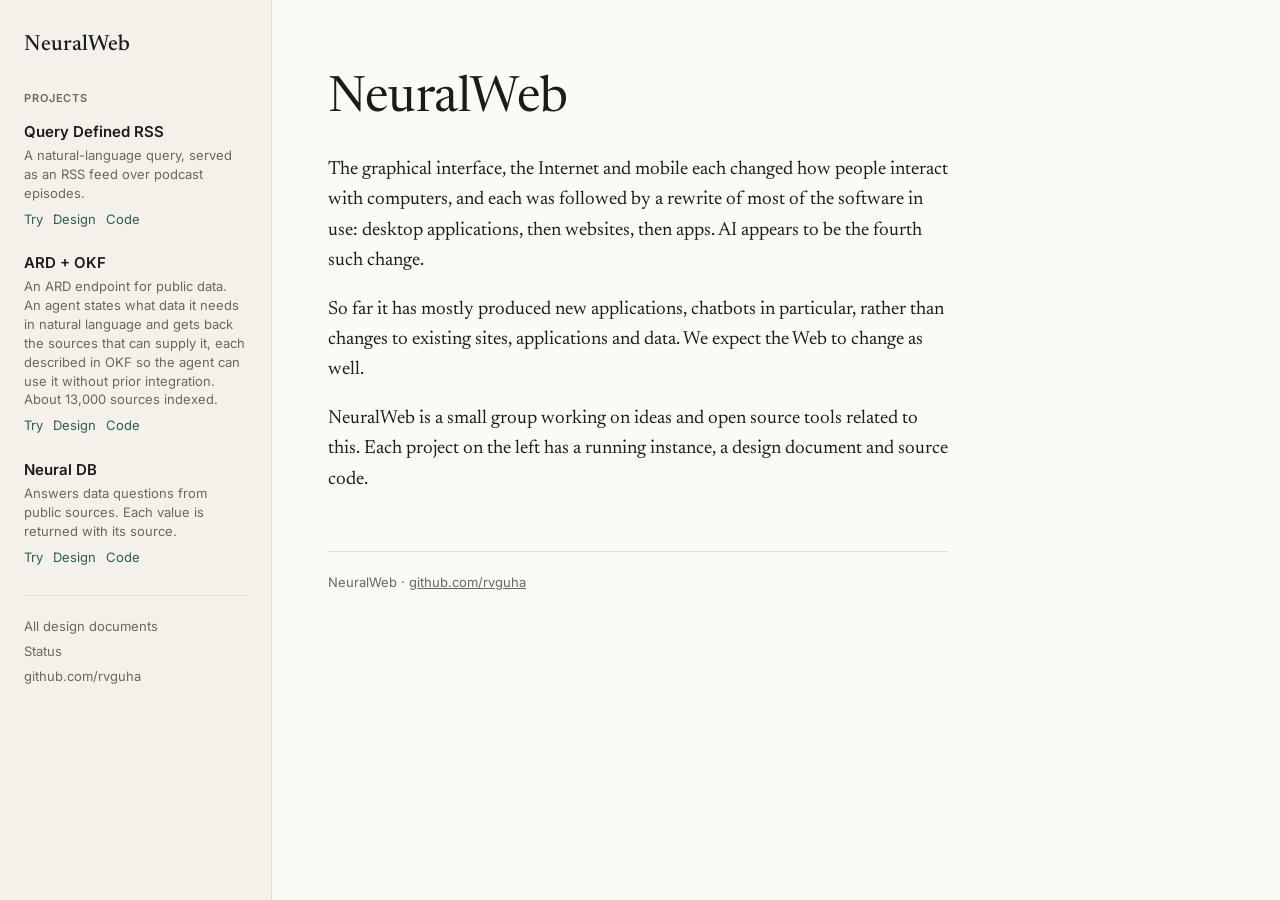
==== index.html @ b320395d "Redo homepage: project nav on the left, short statement of purpose Replace the card list with a two-" ====
<!doctype html>
<html lang="en">
<head>
<meta charset="utf-8">
<meta name="viewport" content="width=device-width, initial-scale=1">
<title>NeuralWeb</title>
<meta name="description" content="NeuralWeb: ideas and open source tools for the Web after AI.">
<link rel="preconnect" href="https://fonts.googleapis.com">
<link rel="preconnect" href="https://fonts.gstatic.com" crossorigin>
<link href="https://fonts.googleapis.com/css2?family=Newsreader:ital,opsz,wght@0,6..72,400;0,6..72,500;1,6..72,400&family=Inter:wght@400;500;600&display=swap" rel="stylesheet">
<style>
  :root {
    --bg: #fbfaf7;
    --panel: #f3f1ea;
    --ink: #1c1b18;
    --muted: #6b675d;
    --rule: #e2ded3;
    --accent: #2f5d50;
    --accent-soft: #e4ece8;
    --serif: "Newsreader", Georgia, serif;
    --sans: "Inter", system-ui, -apple-system, sans-serif;
  }
  @media (prefers-color-scheme: dark) {
    :root {
      --bg: #151614;
      --panel: #1c1e1b;
      --ink: #e9e7e1;
      --muted: #9a978d;
      --rule: #2e302c;
      --accent: #8cc4b0;
      --accent-soft: #233029;
    }
  }
  * { box-sizing: border-box; }
  html { -webkit-text-size-adjust: 100%; }
  body {
    margin: 0;
    background: var(--bg);
    color: var(--ink);
    font: 16px/1.6 var(--sans);
  }
  a { color: inherit; }
  .layout {
    display: grid;
    grid-template-columns: 272px minmax(0, 1fr);
    min-height: 100vh;
  }

  /* ---- Sidebar: project families ---- */
  nav.families {
    position: sticky;
    top: 0;
    align-self: start;
    height: 100vh;
    overflow-y: auto;
    background: var(--panel);
    border-right: 1px solid var(--rule);
    padding: 32px 24px;
  }
  .brand {
    font: 500 22px/1.2 var(--serif);
    text-decoration: none;
    display: block;
    margin-bottom: 32px;
  }
  .nav-label {
    font-size: 11px;
    font-weight: 600;
    letter-spacing: .08em;
    text-transform: uppercase;
    color: var(--muted);
    margin: 0 0 12px;
  }
  .family { margin-bottom: 22px; }
  .family-name {
    display: block;
    font-weight: 600;
    font-size: 15px;
    text-decoration: none;
  }
  .family-name:hover { color: var(--accent); }
  .family p {
    margin: 2px 0 6px;
    font-size: 13px;
    line-height: 1.45;
    color: var(--muted);
  }
  .family .links { font-size: 13px; }
  .family .links a {
    color: var(--accent);
    text-decoration: none;
    margin-right: 10px;
  }
  .family .links a:hover { text-decoration: underline; }
  .nav-foot {
    border-top: 1px solid var(--rule);
    margin-top: 28px;
    padding-top: 18px;
    font-size: 13px;
  }
  .nav-foot a {
    display: block;
    color: var(--muted);
    text-decoration: none;
    padding: 2px 0;
  }
  .nav-foot a:hover { color: var(--ink); }

  /* ---- Main ---- */
  main {
    padding: 72px 56px 96px;
    max-width: 880px;
  }
  h1 {
    font: 400 clamp(34px, 5vw, 50px)/1.1 var(--serif);
    letter-spacing: -.01em;
    margin: 0 0 28px;
  }
  h1 em { font-style: italic; color: var(--accent); }
  .prose p {
    font: 400 19px/1.6 var(--serif);
    max-width: 620px;
    margin: 0 0 18px;
  }
  .prose { max-width: 640px; }
  footer {
    max-width: 620px;
    margin-top: 56px;
    padding-top: 20px;
    border-top: 1px solid var(--rule);
    font-size: 13px;
    color: var(--muted);
  }
  footer a { color: var(--muted); }

  /* ---- Narrow screens: sidebar becomes a top block ---- */
  @media (max-width: 860px) {
    .layout { grid-template-columns: 1fr; }
    nav.families {
      position: static;
      height: auto;
      border-right: 0;
      border-bottom: 1px solid var(--rule);
      padding: 24px 16px;
    }
    .family-list {
      display: grid;
      grid-template-columns: repeat(2, minmax(0, 1fr));
      gap: 4px 20px;
    }
    .nav-foot { display: none; }
    main { padding: 40px 16px 64px; }
  }
  @media (max-width: 560px) {
    .family-list { grid-template-columns: 1fr; }
  }
</style>
</head>
<body>
<div class="layout">

  <nav class="families" aria-label="Project families">
    <a class="brand" href="/">NeuralWeb</a>

    <p class="nav-label">Projects</p>
    <div class="family-list">
      <div class="family">
        <a class="family-name" href="https://rss.neuralweb.dev">Query Defined RSS</a>
        <p>A natural-language query, served as an RSS feed over podcast episodes.</p>
        <div class="links">
          <a href="https://rss.neuralweb.dev">Try</a><a href="/design/qdrss/">Design</a><a href="https://github.com/rvguha/rssnlweb">Code</a>
        </div>
      </div>
      <div class="family">
        <a class="family-name" href="https://ard.neuralweb.dev">ARD + OKF</a>
        <p>An ARD endpoint for public data. An agent states what data it needs in natural language and gets back the sources that can supply it, each described in OKF so the agent can use it without prior integration. About 13,000 sources indexed.</p>
        <div class="links">
          <a href="https://ard.neuralweb.dev">Try</a><a href="/design/ard/">Design</a><a href="https://github.com/rvguha/ard-finder">Code</a>
        </div>
      </div>
      <div class="family">
        <a class="family-name" href="https://kg.neuralweb.dev">Neural DB</a>
        <p>Answers data questions from public sources. Each value is returned with its source.</p>
        <div class="links">
          <a href="https://kg.neuralweb.dev">Try</a><a href="/design/neural-db/">Design</a><a href="https://github.com/rvguha/NeuralKG2">Code</a>
        </div>
      </div>
    </div>

    <div class="nav-foot">
      <a href="/design/">All design documents</a>
      <a href="/status/">Status</a>
      <a href="https://github.com/rvguha">github.com/rvguha</a>
    </div>
  </nav>

  <main>
    <h1>NeuralWeb</h1>

    <div class="prose">
      <p>The graphical interface, the Internet and mobile each changed how people interact with computers, and each was followed by a rewrite of most of the software in use: desktop applications, then websites, then apps. AI appears to be the fourth such change.</p>
      <p>So far it has mostly produced new applications, chatbots in particular, rather than changes to existing sites, applications and data. We expect the Web to change as well.</p>
      <p>NeuralWeb is a small group working on ideas and open source tools related to this. Each project on the left has a running instance, a design document and source code.</p>
    </div>

    <footer>
      NeuralWeb · <a href="https://github.com/rvguha">github.com/rvguha</a>
    </footer>
  </main>

</div>
</body>
</html>
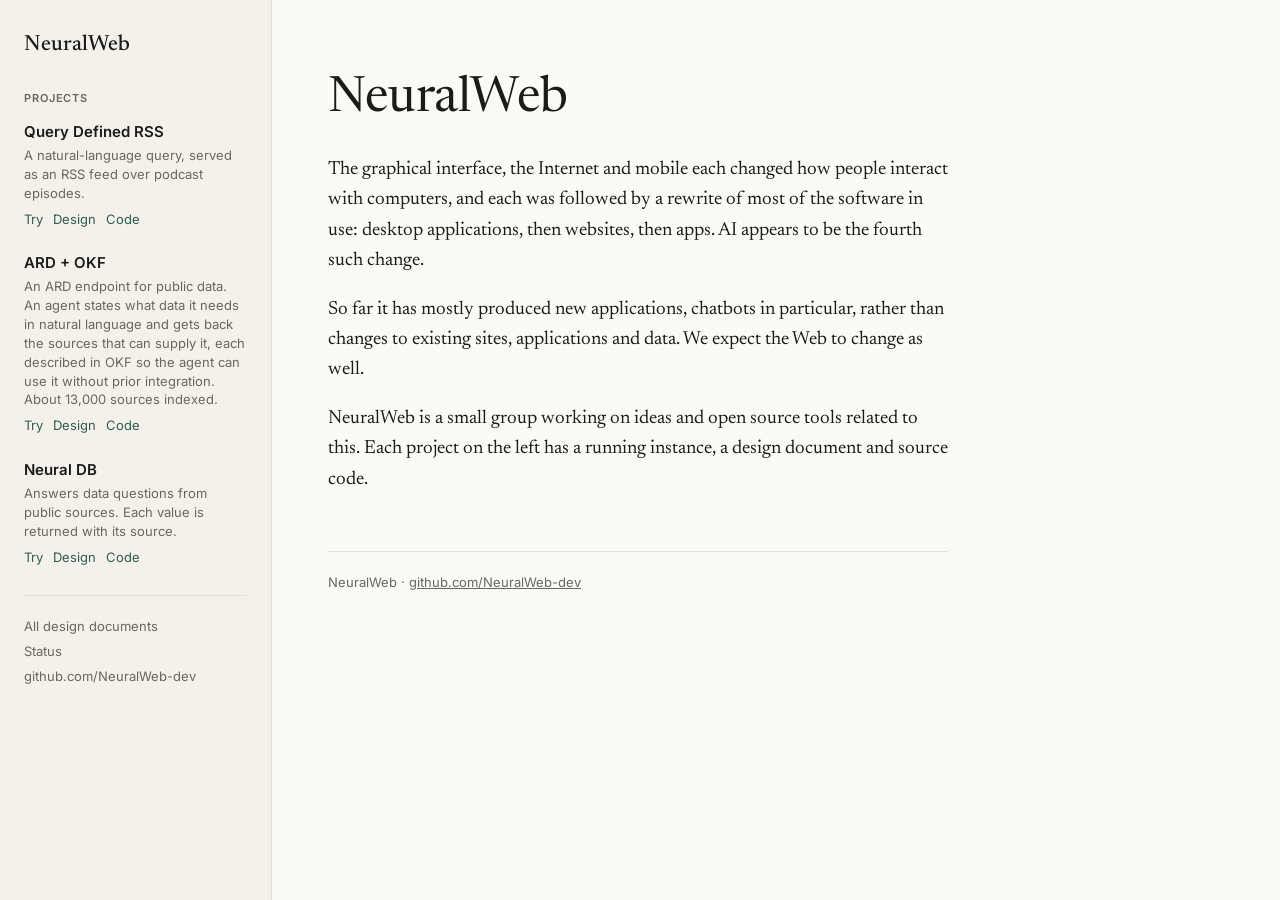
==== commit e463af94: "Home page links to the NeuralWeb-dev organization Co-Authored-By: Claude Sonnet 5.5 <noreply@anthrop" ====
--- a/index.html
+++ b/index.html
@@ -168,21 +168,21 @@
         <a class="family-name" href="https://rss.neuralweb.dev">Query Defined RSS</a>
         <p>A natural-language query, served as an RSS feed over podcast episodes.</p>
         <div class="links">
-          <a href="https://rss.neuralweb.dev">Try</a><a href="/design/qdrss/">Design</a><a href="https://github.com/rvguha/rssnlweb">Code</a>
+          <a href="https://rss.neuralweb.dev">Try</a><a href="/design/qdrss/">Design</a><a href="https://github.com/NeuralWeb-dev/qdfeeds">Code</a>
         </div>
       </div>
       <div class="family">
         <a class="family-name" href="https://ard.neuralweb.dev">ARD + OKF</a>
         <p>An ARD endpoint for public data. An agent states what data it needs in natural language and gets back the sources that can supply it, each described in OKF so the agent can use it without prior integration. About 13,000 sources indexed.</p>
         <div class="links">
-          <a href="https://ard.neuralweb.dev">Try</a><a href="/design/ard/">Design</a><a href="https://github.com/rvguha/ard-finder">Code</a>
+          <a href="https://ard.neuralweb.dev">Try</a><a href="/design/ard/">Design</a><a href="https://github.com/NeuralWeb-dev/ard-finder">Code</a>
         </div>
       </div>
       <div class="family">
         <a class="family-name" href="https://kg.neuralweb.dev">Neural DB</a>
         <p>Answers data questions from public sources. Each value is returned with its source.</p>
         <div class="links">
-          <a href="https://kg.neuralweb.dev">Try</a><a href="/design/neural-db/">Design</a><a href="https://github.com/rvguha/NeuralKG2">Code</a>
+          <a href="https://kg.neuralweb.dev">Try</a><a href="/design/neural-db/">Design</a><a href="https://github.com/NeuralWeb-dev/neural-db">Code</a>
         </div>
       </div>
     </div>
@@ -190,7 +190,7 @@
     <div class="nav-foot">
       <a href="/design/">All design documents</a>
       <a href="/status/">Status</a>
-      <a href="https://github.com/rvguha">github.com/rvguha</a>
+      <a href="https://github.com/NeuralWeb-dev">github.com/NeuralWeb-dev</a>
     </div>
   </nav>
 
@@ -204,7 +204,7 @@
     </div>
 
     <footer>
-      NeuralWeb · <a href="https://github.com/rvguha">github.com/rvguha</a>
+      NeuralWeb · <a href="https://github.com/NeuralWeb-dev">github.com/NeuralWeb-dev</a>
     </footer>
   </main>
 
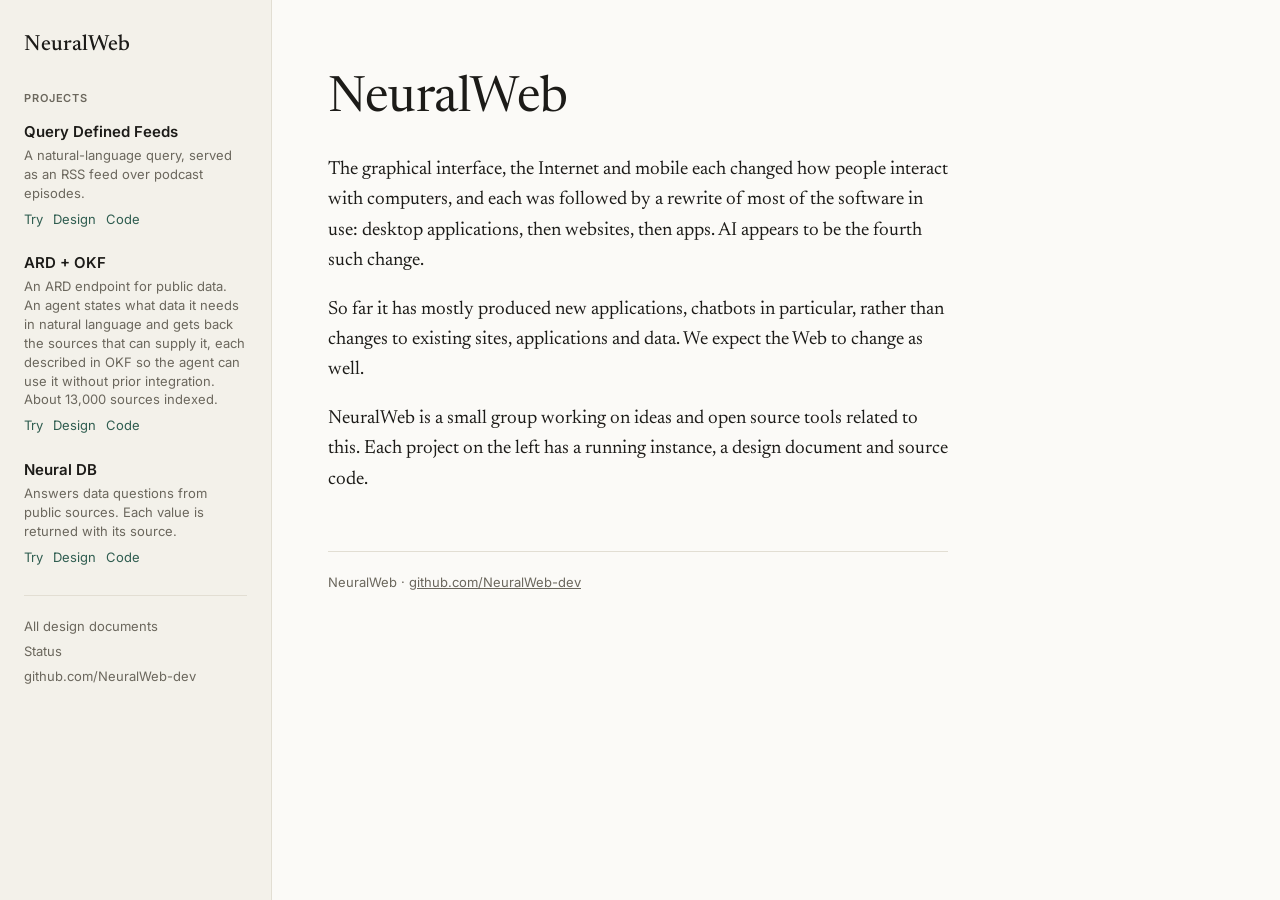
==== commit 02a742ca: "Query-defined RSS is now Query-defined feeds (QDFeeds) Co-Authored-By: Claude Sonnet 5.5 <noreply@an" ====
--- a/index.html
+++ b/index.html
@@ -165,7 +165,7 @@
     <p class="nav-label">Projects</p>
     <div class="family-list">
       <div class="family">
-        <a class="family-name" href="https://rss.neuralweb.dev">Query Defined RSS</a>
+        <a class="family-name" href="https://rss.neuralweb.dev">Query Defined Feeds</a>
         <p>A natural-language query, served as an RSS feed over podcast episodes.</p>
         <div class="links">
           <a href="https://rss.neuralweb.dev">Try</a><a href="/design/qdrss/">Design</a><a href="https://github.com/NeuralWeb-dev/qdfeeds">Code</a>
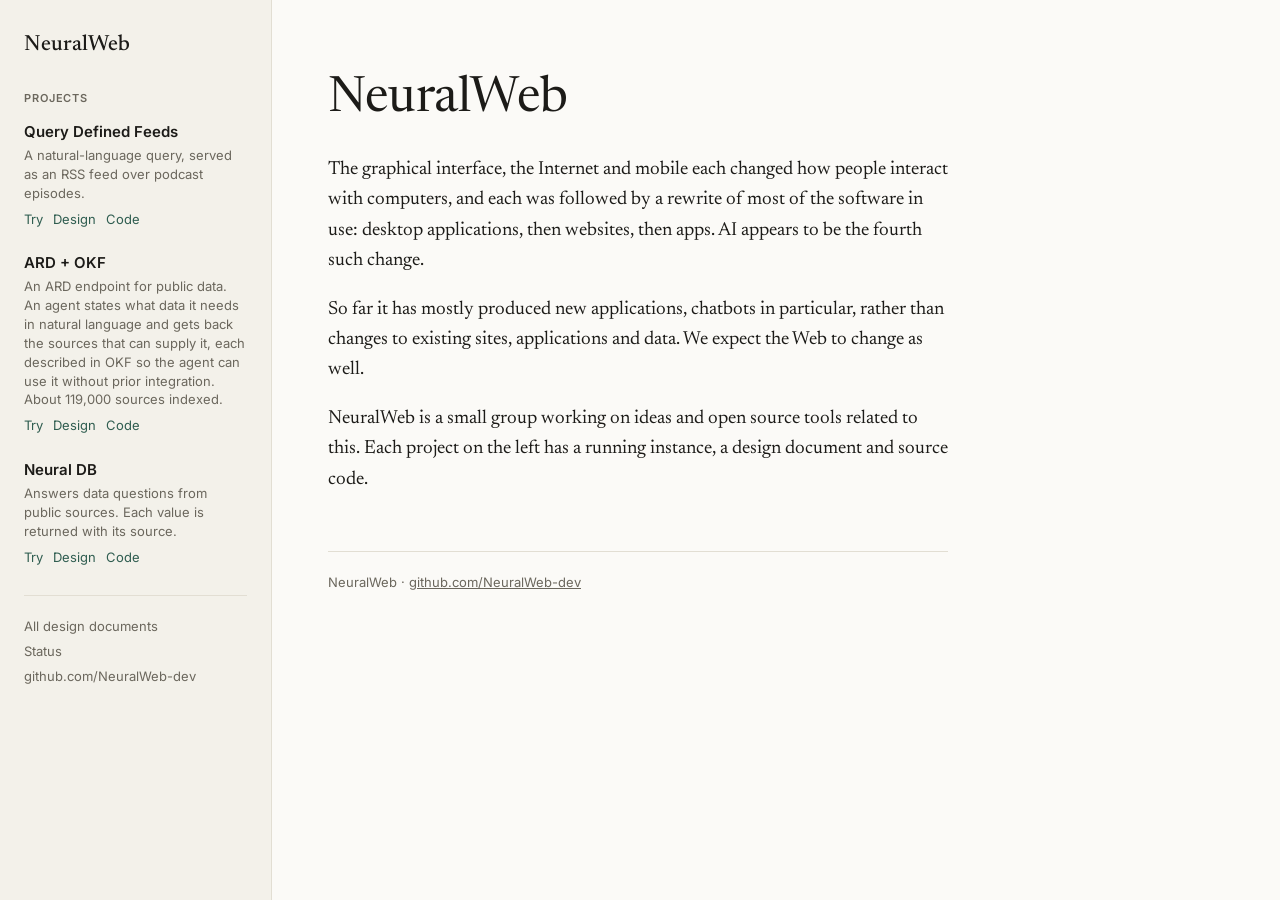
==== commit 6b3f5dd5: "Front page: ARD + OKF indexes about 119,000 sources (118,703 live) Co-Authored-By: Claude Opus 5.5 <" ====
--- a/index.html
+++ b/index.html
@@ -173,7 +173,7 @@
       </div>
       <div class="family">
         <a class="family-name" href="https://ard.neuralweb.dev">ARD + OKF</a>
-        <p>An ARD endpoint for public data. An agent states what data it needs in natural language and gets back the sources that can supply it, each described in OKF so the agent can use it without prior integration. About 13,000 sources indexed.</p>
+        <p>An ARD endpoint for public data. An agent states what data it needs in natural language and gets back the sources that can supply it, each described in OKF so the agent can use it without prior integration. About 119,000 sources indexed.</p>
         <div class="links">
           <a href="https://ard.neuralweb.dev">Try</a><a href="/design/ard/">Design</a><a href="https://github.com/NeuralWeb-dev/ard-finder">Code</a>
         </div>
